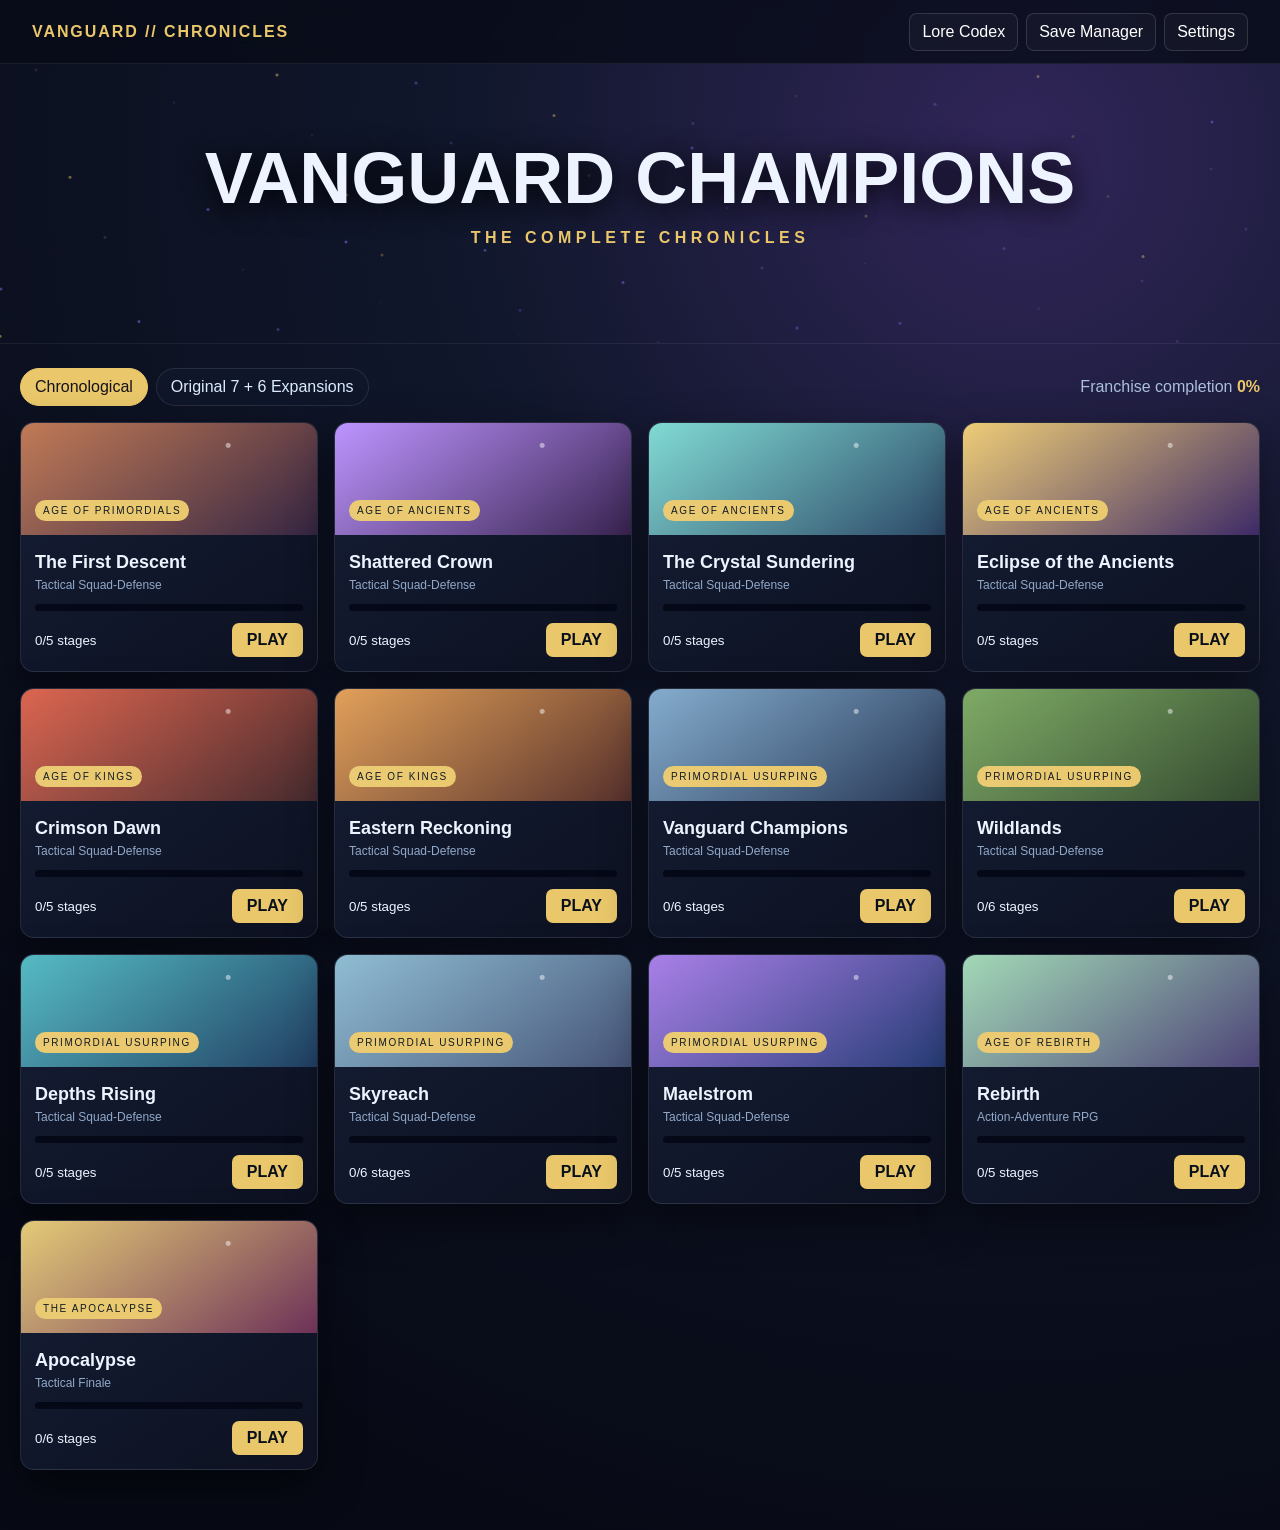
==== index.html @ e4154298 "Game" ====
<!doctype html>
<html lang="en"><head><meta charset="utf-8"><meta name="viewport" content="width=device-width,initial-scale=1">
<title>Vanguard Champions: The Complete Chronicles</title><link rel="stylesheet" href="styles/launcher.css"></head>
<body><header class="topbar"><div class="brand">VANGUARD // CHRONICLES</div><div class="top-actions">
<button id="codexBtn">Lore Codex</button><button id="saveBtn">Save Manager</button><button id="settingsBtn">Settings</button></div></header>
<section class="hero"><canvas id="particles"></canvas><div class="hero-inner"><h1>VANGUARD CHAMPIONS</h1><p>THE COMPLETE CHRONICLES</p></div></section>
<main><div class="toolbar"><div class="filters"><button class="active" data-filter="chronology">Chronological</button><button data-filter="original">Original 7 + 6 Expansions</button></div><div class="completion">Franchise completion <strong id="completion">0%</strong></div></div><section id="gameGrid" class="grid"></section></main>
<script type="module">
import { loreData } from './shared/loreData.js';
import { loadSave, writeSave, exportSave, importSave, defaultSave } from './shared/saveManager.js';
import { modal } from './shared/uiComponents.js';
const games=[
['01-first-descent','The First Descent','Age of Primordials','Tactical Squad-Defense','#bc7049','#352543'],
['02-shattered-crown','Shattered Crown','Age of Ancients','Tactical Squad-Defense','#b88cff','#38234f'],
['03-crystal-sundering','The Crystal Sundering','Age of Ancients','Tactical Squad-Defense','#77d7d0','#2c4867'],
['04-eclipse-of-the-ancients','Eclipse of the Ancients','Age of Ancients','Tactical Squad-Defense','#edc96d','#3d2a67'],
['05-crimson-dawn','Crimson Dawn','Age of Kings','Tactical Squad-Defense','#d95a43','#452a2e'],
['06-eastern-reckoning','Eastern Reckoning','Age of Kings','Tactical Squad-Defense','#df994d','#57312c'],
['07-vanguard-champions','Vanguard Champions','Primordial Usurping','Tactical Squad-Defense','#7ba6ca','#263654'],
['08-wildlands','Wildlands','Primordial Usurping','Tactical Squad-Defense','#75a45a','#33492f'],
['09-depths-rising','Depths Rising','Primordial Usurping','Tactical Squad-Defense','#48b6bf','#213e62'],
['10-skyreach','Skyreach','Primordial Usurping','Tactical Squad-Defense','#87b8cf','#465478'],
['11-maelstrom','Maelstrom','Primordial Usurping','Tactical Squad-Defense','#a276e6','#263c75'],
['12-rebirth','Rebirth','Age of Rebirth','Action-Adventure RPG','#9bd6b1','#4d4377'],
['13-apocalypse','Apocalypse','The Apocalypse','Tactical Finale','#e2c66d','#6d3158']
];
let save=loadSave();
function render(){
 const grid=document.querySelector('#gameGrid');grid.innerHTML='';
 games.forEach((g,i)=>{
  const gs=save.games[i+1]||{completedStages:[],endings:[]};const stages=i===6||i===7||i===9?6: i===11?5: i===12?6: i===11?5:5;
  const pct=Math.round((gs.completedStages?.length||0)/stages*100);
  const card=document.createElement('article');card.className='card';card.style.setProperty('--c1',g[4]);card.style.setProperty('--c2',g[5]);
  card.innerHTML=`<div class="cover"><span class="era">${g[2]}</span></div><div class="card-body"><h2>${g[1]}</h2><div class="genre">${g[3]}</div><div class="progress"><i style="width:${pct}%"></i></div><div class="card-foot"><small>${gs.completedStages?.length||0}/${stages} stages</small><a href="games/${g[0]}/index.html">PLAY</a></div></div>`;
  grid.appendChild(card);
 });
 let completed=0,total=0;Object.values(save.games).forEach((g,i)=>{const stages=i===6||i===7||i===9||i===12?6:i===11?5:5;completed+=g.completedStages?.length||0;total+=stages});
 document.querySelector('#completion').textContent=Math.round(completed/total*100)+'%';
}
render();
document.querySelectorAll('.filters button').forEach(b=>b.onclick=()=>{document.querySelectorAll('.filters button').forEach(x=>x.classList.remove('active'));b.classList.add('active');render();});
document.querySelector('#codexBtn').onclick=()=>modal('The Records of All Time', loreData.map(x=>`<details><summary><strong>${x.era}: ${x.title}</strong></summary><p>${x.text}</p></details>`).join());
document.querySelector('#saveBtn').onclick=()=>modal('Franchise Save Manager','<p>Export a portable, integrity-checked save or import a previously exported one.</p>',[
{label:'Export .json',primary:true,action:()=>exportSave(save)},
{label:'Import .json',action:()=>{const input=document.createElement('input');input.type='file';input.accept='.json';input.onchange=async()=>{try{save=await importSave(input.files[0]);writeSave(save);render();modal('Save imported','Your franchise progress is restored.')}catch(e){modal('Import rejected',e.message)}};input.click()}},
{label:'Reset Save',action:()=>modal('Reset all progress?','This cannot be undone.',[{label:'Cancel'},{label:'Reset permanently',primary:true,action:()=>{save=defaultSave();writeSave(save);render();}}])}
]);
document.querySelector('#settingsBtn').onclick=()=>{
 const s=save.settings;modal('Audio & Accessibility',`<label>Master <input id="master" type="range" min="0" max="1" step=".05" value="${s.master}"></label><br><label>SFX <input id="sfx" type="range" min="0" max="1" step=".05" value="${s.sfx}"></label><br><label>Music <input id="music" type="range" min="0" max="1" step=".05" value="${s.music}"></label><br><label><input id="auto" type="checkbox" ${s.autoPause?'checked':''}> Tactical auto-pause</label><br><label><input id="contrast" type="checkbox" ${s.highContrast?'checked':''}> High-contrast telegraphs</label>`,[
 {label:'Save settings',primary:true,action:()=>{save.settings={master:+document.querySelector('#master').value,sfx:+document.querySelector('#sfx').value,music:+document.querySelector('#music').value,autoPause:document.querySelector('#auto').checked,highContrast:document.querySelector('#contrast').checked};writeSave(save);}}
 ]);
};
const c=document.querySelector('#particles'),p=c.getContext('2d');function particles(){const r=c.getBoundingClientRect();c.width=r.width;c.height=r.height;const a=Array.from({length:55},(_,i)=>({x:(i*173)%r.width,y:(i*97)%r.height,v:.12+(i%5)*.08,c:i%3?'#9b74ff':'#efc96d'}));function draw(t){p.clearRect(0,0,c.width,c.height);for(const q of a){q.y-=q.v;if(q.y<0)q.y=c.height;p.fillStyle=q.c;p.globalAlpha=.25+(Math.sin(t*.001+q.x)*.25);p.beginPath();p.arc(q.x,q.y,1.5,0,7);p.fill()}p.globalAlpha=1;requestAnimationFrame(draw)}requestAnimationFrame(draw)}particles();
</script></body></html>
---- styles/launcher.css ----
:root{--gold:#e9c76a;--ink:#090d1d;--panel:#11182bcc;--cyan:#73d8ff;--violet:#9a70ff}
*{box-sizing:border-box}body{margin:0;font-family:Inter,Segoe UI,sans-serif;color:#edf4ff;background:radial-gradient(circle at 80% 10%,#31265a 0,#11172c 32%,#070a15 85%);min-height:100vh}button,a{font:inherit}button{cursor:pointer}
.topbar{height:64px;padding:0 32px;display:flex;align-items:center;justify-content:space-between;border-bottom:1px solid #ffffff12;background:#080c18cc;position:sticky;top:0;z-index:5;backdrop-filter:blur(12px)}.brand{font-weight:900;letter-spacing:.12em;color:var(--gold)}.top-actions{display:flex;gap:8px}.top-actions button{border:1px solid #ffffff22;color:#fff;background:#ffffff08;padding:9px 12px;border-radius:8px}
.hero{position:relative;height:280px;display:grid;place-items:center;text-align:center;overflow:hidden;border-bottom:1px solid #ffffff10}.hero canvas{position:absolute;inset:0;width:100%;height:100%}.hero-inner{position:relative;z-index:2}.hero h1{font-size:clamp(36px,6vw,72px);line-height:.95;margin:0;text-shadow:0 5px 28px #000}.hero p{letter-spacing:.28em;color:var(--gold);font-weight:700}
.toolbar{max-width:1400px;margin:24px auto 12px;padding:0 20px;display:flex;justify-content:space-between;align-items:center}.filters{display:flex;gap:8px}.filters button{border:1px solid #ffffff18;background:#10162a;color:#dcecff;padding:9px 14px;border-radius:99px}.filters button.active{background:var(--gold);color:#15131a;border-color:var(--gold)}
.completion{color:#aac0dc}.completion strong{color:var(--gold)}
.grid{max-width:1400px;margin:16px auto 60px;padding:0 20px;display:grid;grid-template-columns:repeat(4,minmax(0,1fr));gap:16px}.card{position:relative;overflow:hidden;border:1px solid #ffffff18;border-radius:14px;background:linear-gradient(145deg,#151e35,#0d1121);box-shadow:0 18px 45px #0007;transition:.2s}.card:hover{transform:translateY(-4px);border-color:#e9c76a88}.cover{height:112px;display:flex;align-items:flex-end;padding:14px;background:linear-gradient(145deg,var(--c1),var(--c2));position:relative}.cover:after{content:'';position:absolute;inset:0;background:radial-gradient(circle at 70% 20%,#fff7 0 2px,transparent 3px),linear-gradient(120deg,#ffffff12,transparent)}.era{font-size:10px;letter-spacing:.16em;text-transform:uppercase;color:#07101a;background:var(--gold);padding:5px 8px;border-radius:99px}.card-body{padding:14px}.card h2{font-size:18px;margin:3px 0 5px}.genre{color:#91a8c8;font-size:12px}.progress{height:7px;background:#050816;border-radius:99px;overflow:hidden;margin:12px 0}.progress i{display:block;height:100%;background:linear-gradient(90deg,var(--cyan),var(--violet))}.card-foot{display:flex;justify-content:space-between;align-items:center}.card-foot a{color:#09101b;text-decoration:none;background:var(--gold);font-weight:800;padding:8px 15px;border-radius:7px}
.modal-backdrop,.briefing,.victory{position:fixed;inset:0;z-index:20;background:#040713dd;display:grid;place-items:center}.modal-panel,.briefing,.victory>div{background:#11182b;border:1px solid #ffffff22;border-radius:16px;padding:26px;width:min(760px,calc(100% - 32px));max-height:85vh;overflow:auto;box-shadow:0 30px 100px #000}.modal-actions{display:flex;gap:8px;justify-content:flex-end;margin-top:18px}.modal-actions button,.briefing button,.victory button{border:1px solid #ffffff22;background:#202943;color:#fff;border-radius:8px;padding:10px 14px}.primary{background:var(--gold)!important;color:#12151d!important;border:0!important;font-weight:800}.hero-picks,.tower-picks{display:flex;flex-wrap:wrap;gap:8px}.hero-picks button,.tower-picks button{padding:8px 10px!important;border-radius:99px!important}.hero-picks button.picked,.tower-picks button.picked{background:#6ca7ff!important}.briefing h1{color:var(--gold)}
.victory{text-align:center}.victory a{display:inline-block;margin-left:12px;color:#fff}
.game-shell{margin:0;height:100vh;overflow:hidden;background:#080c18}.game-top{height:54px;background:#0a0e1ccc;display:flex;align-items:center;justify-content:space-between;padding:0 16px}.game-top a{color:var(--gold);text-decoration:none}.game-top h1{font-size:16px;margin:0}.game-canvas-wrap{height:calc(100vh - 54px)}canvas{display:block;width:100%;height:100%;image-rendering:pixelated}.high-contrast{filter:contrast(1.35)}
@media(max-width:1050px){.grid{grid-template-columns:repeat(3,1fr)}}@media(max-width:750px){.grid{grid-template-columns:repeat(2,1fr)}.hero{height:220px}.topbar{padding:0 14px}.toolbar{align-items:flex-start;gap:12px;flex-direction:column}}@media(max-width:480px){.grid{grid-template-columns:1fr}.hero h1{font-size:34px}.top-actions button span{display:none}}
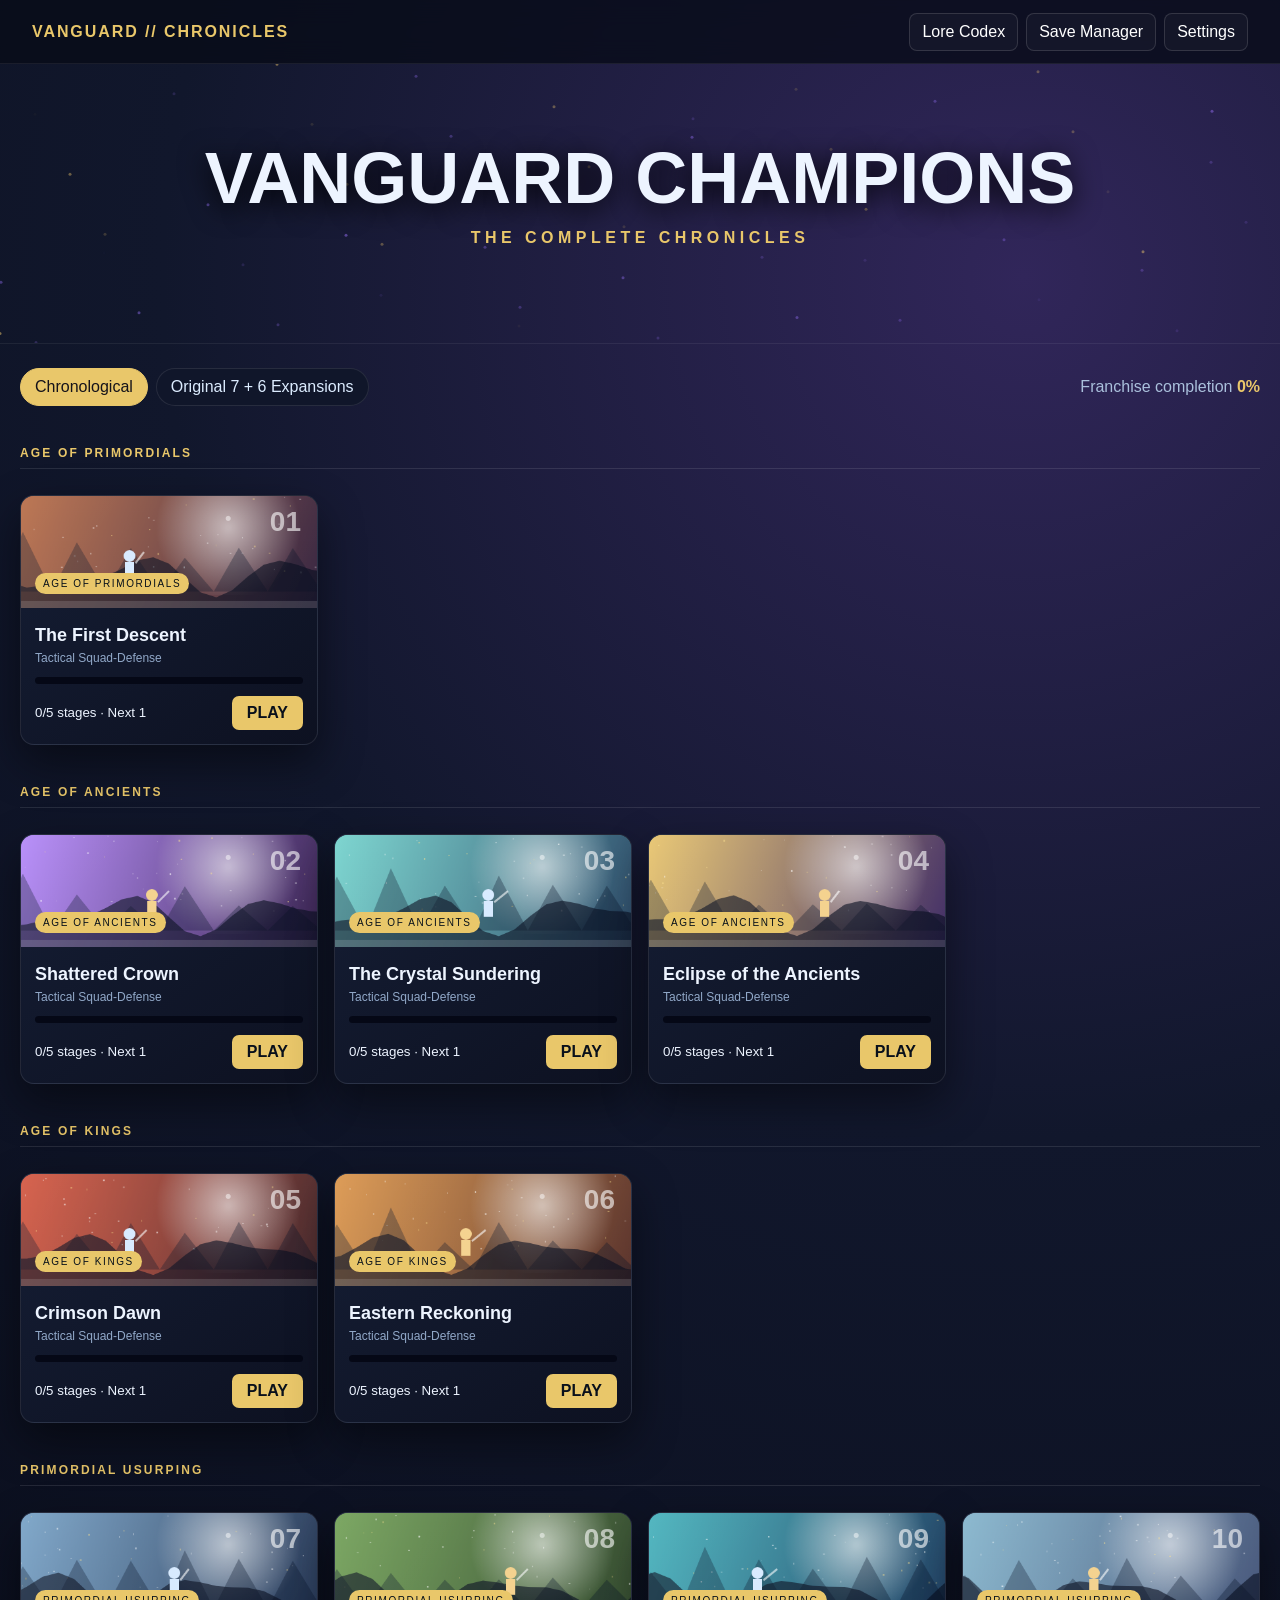
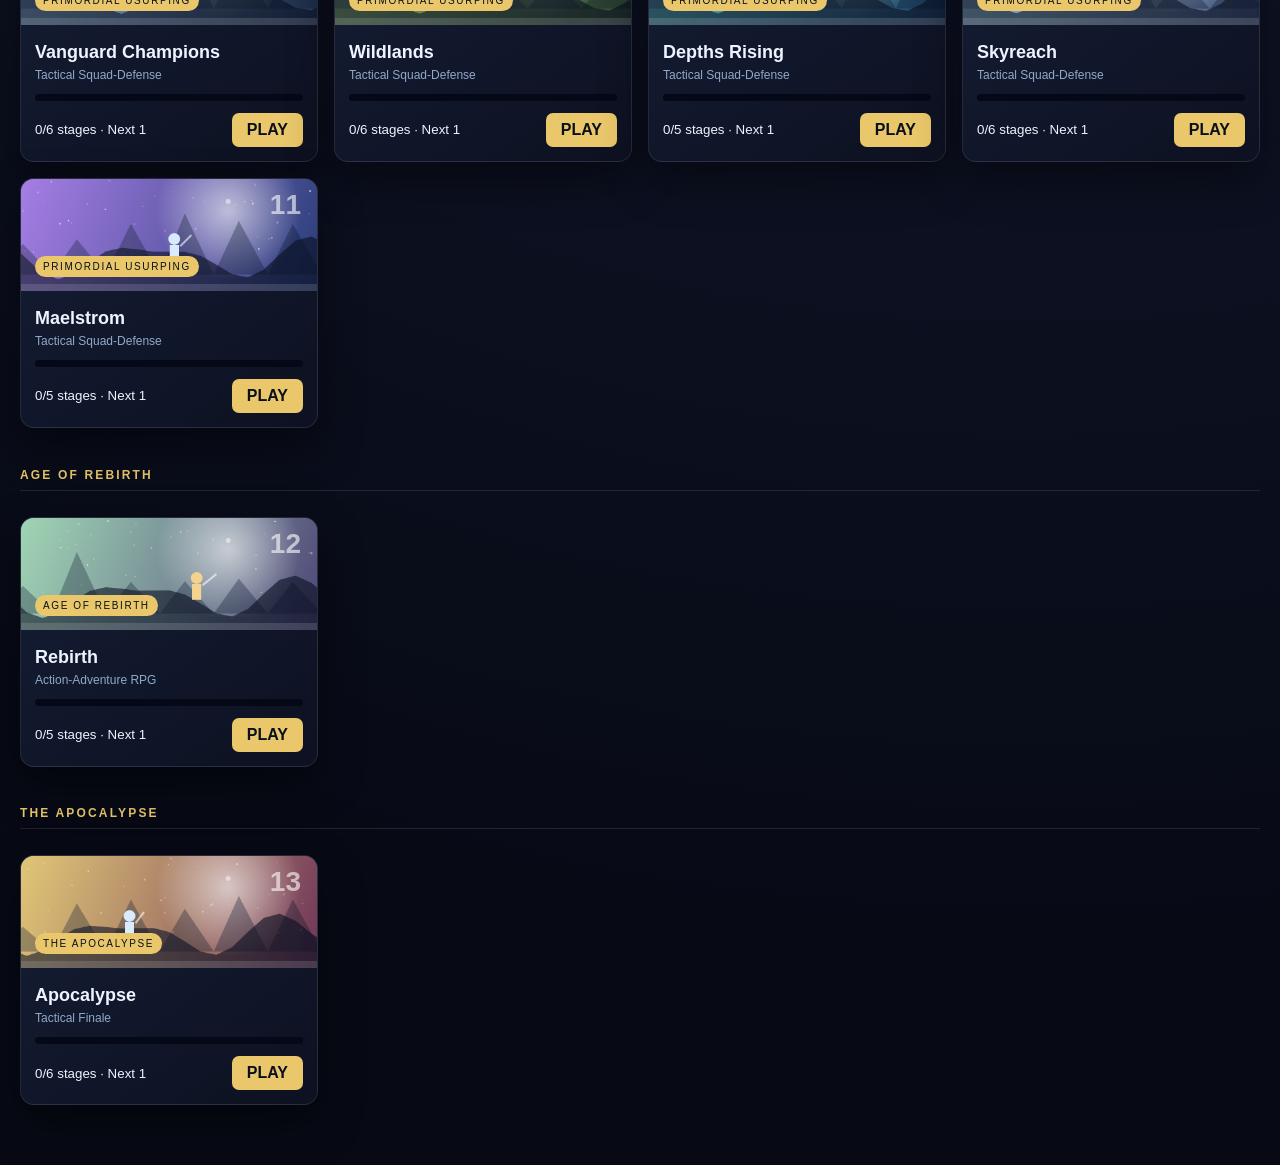
==== commit e81f7e55: "Game 2" ====
--- a/index.html
+++ b/index.html
@@ -25,20 +25,49 @@
 ['13-apocalypse','Apocalypse','The Apocalypse','Tactical Finale','#e2c66d','#6d3158']
 ];
 let save=loadSave();
+let filterMode='chronology';
+const stageCount=i=>[7,8,10,13].includes(i+1)?6:5;
 function render(){
  const grid=document.querySelector('#gameGrid');grid.innerHTML='';
- games.forEach((g,i)=>{
-  const gs=save.games[i+1]||{completedStages:[],endings:[]};const stages=i===6||i===7||i===9?6: i===11?5: i===12?6: i===11?5:5;
+ let indexes=games.map((_,i)=>i);
+ if(filterMode==='original')indexes=[...indexes.slice(6),...indexes.slice(0,6)];
+ let lastEra='';
+ indexes.forEach(i=>{
+  const g=games[i];
+  if(filterMode==='chronology'&&g[2]!==lastEra){const heading=document.createElement('h2');heading.className='era-heading';heading.textContent=g[2];grid.appendChild(heading);lastEra=g[2];}
+  if(filterMode==='original'&&i===6){const heading=document.createElement('h2');heading.className='era-heading';heading.textContent='The Original Seven';grid.appendChild(heading);}
+  if(filterMode==='original'&&i===0){const heading=document.createElement('h2');heading.className='era-heading';heading.textContent='Six Lore Expansions';grid.appendChild(heading);}
+  const gs=save.games[i+1]||{completedStages:[],endings:[]};const stages=stageCount(i);
   const pct=Math.round((gs.completedStages?.length||0)/stages*100);
   const card=document.createElement('article');card.className='card';card.style.setProperty('--c1',g[4]);card.style.setProperty('--c2',g[5]);
-  card.innerHTML=`<div class="cover"><span class="era">${g[2]}</span></div><div class="card-body"><h2>${g[1]}</h2><div class="genre">${g[3]}</div><div class="progress"><i style="width:${pct}%"></i></div><div class="card-foot"><small>${gs.completedStages?.length||0}/${stages} stages</small><a href="games/${g[0]}/index.html">PLAY</a></div></div>`;
+  const endingLabels={A:'Restoration',B:'The Eternal Cycle',C:'The Mentor’s Return',D:'The Unified Orb'};
+  const endings=i===12?(gs.endings||[]).map(x=>{const code=x.charAt(0);return endingLabels[code]?`<span class="ending-badge" title="${endingLabels[code]}">Ending ${code}</span>`:''}).join(''):'';
+  const next=gs.unlockedStages?.length?Math.min(stages,Math.max(...gs.unlockedStages)):1;
+  const playLabel=(gs.completedStages?.length||0)>0?'CONTINUE':'PLAY';
+  card.innerHTML=`<div class="cover"><canvas class="cover-art" aria-hidden="true"></canvas><span class="era">${g[2]}</span><b class="game-number">${String(i+1).padStart(2,'0')}</b></div><div class="card-body"><h2>${g[1]}</h2><div class="genre">${g[3]}</div><div class="progress"><i style="width:${pct}%"></i></div><div class="card-foot"><small>${gs.completedStages?.length||0}/${stages} stages${(gs.completedStages?.length||0)<stages?` · Next ${next}`:''}</small><a href="games/${g[0]}/index.html">${playLabel}</a></div>${endings?`<div class="ending-row" aria-label="Unlocked endings">${endings}</div>`:''}</div>`;
   grid.appendChild(card);
+  paintCover(card.querySelector('.cover-art'),i,g[4],g[5]);
  });
- let completed=0,total=0;Object.values(save.games).forEach((g,i)=>{const stages=i===6||i===7||i===9||i===12?6:i===11?5:5;completed+=g.completedStages?.length||0;total+=stages});
+ let completed=0,total=0;Object.values(save.games).forEach((g,i)=>{completed+=g.completedStages?.length||0;total+=stageCount(i)});
  document.querySelector('#completion').textContent=Math.round(completed/total*100)+'%';
 }
+function paintCover(canvas,index,primary,shadow){
+ const ctx=canvas.getContext('2d');canvas.width=480;canvas.height=170;
+ const gradient=ctx.createLinearGradient(0,0,480,170);gradient.addColorStop(0,primary);gradient.addColorStop(1,shadow);ctx.fillStyle=gradient;ctx.fillRect(0,0,480,170);
+ const glow=ctx.createRadialGradient(330,48,3,330,48,110);glow.addColorStop(0,'#fff9');glow.addColorStop(1,'#fff0');ctx.fillStyle=glow;ctx.fillRect(220,0,230,150);
+ let seed=(index+1)*7919;const rand=()=>{seed=(seed*16807)%2147483647;return(seed-1)/2147483646};
+ for(let i=0;i<38;i++){ctx.globalAlpha=.2+rand()*.45;ctx.fillStyle=i%4?'#fff':'#ffe38b';ctx.fillRect(rand()*480,rand()*115,1+rand()*2,1+rand()*2)}
+ ctx.globalAlpha=.32;ctx.fillStyle='#061127';
+ for(let i=0;i<7;i++){const x=i*82-20,h=35+rand()*60;ctx.beginPath();ctx.moveTo(x,145);ctx.lineTo(x+38,145-h);ctx.lineTo(x+82,145);ctx.fill()}
+ ctx.globalAlpha=.62;ctx.fillStyle='#080e20';
+ ctx.beginPath();ctx.moveTo(0,155);for(let x=0;x<=480;x+=24)ctx.lineTo(x,120+Math.sin((x+index*23)*.025)*22+Math.cos(x*.041+index)*12);ctx.lineTo(480,170);ctx.lineTo(0,170);ctx.fill();
+ const px=180+(index%4)*34,py=107;
+ ctx.globalAlpha=1;ctx.fillStyle=index%2?'#f4d18c':'#d7eaff';ctx.beginPath();ctx.arc(px,py-16,9,0,Math.PI*2);ctx.fill();ctx.fillRect(px-7,py-7,14,24);
+ ctx.strokeStyle='#fff9';ctx.lineWidth=3;ctx.beginPath();ctx.moveTo(px+9,py-5);ctx.lineTo(px+22+(index%3)*4,py-22);ctx.stroke();
+ ctx.fillStyle='#ffffff22';ctx.fillRect(0,159,480,11);ctx.globalAlpha=1;
+}
 render();
-document.querySelectorAll('.filters button').forEach(b=>b.onclick=()=>{document.querySelectorAll('.filters button').forEach(x=>x.classList.remove('active'));b.classList.add('active');render();});
+document.querySelectorAll('.filters button').forEach(b=>b.onclick=()=>{filterMode=b.dataset.filter;document.querySelectorAll('.filters button').forEach(x=>x.classList.remove('active'));b.classList.add('active');render();});
 document.querySelector('#codexBtn').onclick=()=>modal('The Records of All Time', loreData.map(x=>`<details><summary><strong>${x.era}: ${x.title}</strong></summary><p>${x.text}</p></details>`).join());
 document.querySelector('#saveBtn').onclick=()=>modal('Franchise Save Manager','<p>Export a portable, integrity-checked save or import a previously exported one.</p>',[
 {label:'Export .json',primary:true,action:()=>exportSave(save)},
--- a/styles/launcher.css
+++ b/styles/launcher.css
@@ -4,8 +4,11 @@
 .hero{position:relative;height:280px;display:grid;place-items:center;text-align:center;overflow:hidden;border-bottom:1px solid #ffffff10}.hero canvas{position:absolute;inset:0;width:100%;height:100%}.hero-inner{position:relative;z-index:2}.hero h1{font-size:clamp(36px,6vw,72px);line-height:.95;margin:0;text-shadow:0 5px 28px #000}.hero p{letter-spacing:.28em;color:var(--gold);font-weight:700}
 .toolbar{max-width:1400px;margin:24px auto 12px;padding:0 20px;display:flex;justify-content:space-between;align-items:center}.filters{display:flex;gap:8px}.filters button{border:1px solid #ffffff18;background:#10162a;color:#dcecff;padding:9px 14px;border-radius:99px}.filters button.active{background:var(--gold);color:#15131a;border-color:var(--gold)}
 .completion{color:#aac0dc}.completion strong{color:var(--gold)}
-.grid{max-width:1400px;margin:16px auto 60px;padding:0 20px;display:grid;grid-template-columns:repeat(4,minmax(0,1fr));gap:16px}.card{position:relative;overflow:hidden;border:1px solid #ffffff18;border-radius:14px;background:linear-gradient(145deg,#151e35,#0d1121);box-shadow:0 18px 45px #0007;transition:.2s}.card:hover{transform:translateY(-4px);border-color:#e9c76a88}.cover{height:112px;display:flex;align-items:flex-end;padding:14px;background:linear-gradient(145deg,var(--c1),var(--c2));position:relative}.cover:after{content:'';position:absolute;inset:0;background:radial-gradient(circle at 70% 20%,#fff7 0 2px,transparent 3px),linear-gradient(120deg,#ffffff12,transparent)}.era{font-size:10px;letter-spacing:.16em;text-transform:uppercase;color:#07101a;background:var(--gold);padding:5px 8px;border-radius:99px}.card-body{padding:14px}.card h2{font-size:18px;margin:3px 0 5px}.genre{color:#91a8c8;font-size:12px}.progress{height:7px;background:#050816;border-radius:99px;overflow:hidden;margin:12px 0}.progress i{display:block;height:100%;background:linear-gradient(90deg,var(--cyan),var(--violet))}.card-foot{display:flex;justify-content:space-between;align-items:center}.card-foot a{color:#09101b;text-decoration:none;background:var(--gold);font-weight:800;padding:8px 15px;border-radius:7px}
-.modal-backdrop,.briefing,.victory{position:fixed;inset:0;z-index:20;background:#040713dd;display:grid;place-items:center}.modal-panel,.briefing,.victory>div{background:#11182b;border:1px solid #ffffff22;border-radius:16px;padding:26px;width:min(760px,calc(100% - 32px));max-height:85vh;overflow:auto;box-shadow:0 30px 100px #000}.modal-actions{display:flex;gap:8px;justify-content:flex-end;margin-top:18px}.modal-actions button,.briefing button,.victory button{border:1px solid #ffffff22;background:#202943;color:#fff;border-radius:8px;padding:10px 14px}.primary{background:var(--gold)!important;color:#12151d!important;border:0!important;font-weight:800}.hero-picks,.tower-picks{display:flex;flex-wrap:wrap;gap:8px}.hero-picks button,.tower-picks button{padding:8px 10px!important;border-radius:99px!important}.hero-picks button.picked,.tower-picks button.picked{background:#6ca7ff!important}.briefing h1{color:var(--gold)}
+.grid{max-width:1400px;margin:16px auto 60px;padding:0 20px;display:grid;grid-template-columns:repeat(4,minmax(0,1fr));gap:16px}.card{position:relative;overflow:hidden;border:1px solid #ffffff18;border-radius:14px;background:linear-gradient(145deg,#151e35,#0d1121);box-shadow:0 18px 45px #0007;transition:.2s}.card:hover{transform:translateY(-4px);border-color:#e9c76a88}.cover{height:112px;display:flex;align-items:flex-end;padding:14px;background:linear-gradient(145deg,var(--c1),var(--c2));position:relative}.cover:after{content:'';position:absolute;inset:0;z-index:1;background:radial-gradient(circle at 70% 20%,#fff7 0 2px,transparent 3px),linear-gradient(120deg,#ffffff12,transparent)}.cover-art{position:absolute;inset:0;width:100%;height:100%;object-fit:cover}.cover .era{position:relative;z-index:2;font-size:10px;letter-spacing:.16em;text-transform:uppercase;color:#07101a;background:var(--gold);padding:5px 8px;border-radius:99px}.card-body{padding:14px}.card h2{font-size:18px;margin:3px 0 5px}.genre{color:#91a8c8;font-size:12px}.progress{height:7px;background:#050816;border-radius:99px;overflow:hidden;margin:12px 0}.progress i{display:block;height:100%;background:linear-gradient(90deg,var(--cyan),var(--violet))}.card-foot{display:flex;justify-content:space-between;align-items:center}.card-foot a{color:#09101b;text-decoration:none;background:var(--gold);font-weight:800;padding:8px 15px;border-radius:7px}
+.modal-backdrop,.briefing-overlay,.victory{position:fixed;inset:0;z-index:20;background:#040713dd;display:grid;place-items:center}.modal-panel,.briefing-panel,.victory>div{background:#11182b;border:1px solid #ffffff22;border-radius:16px;padding:26px;width:min(760px,calc(100% - 32px));max-height:85vh;overflow:auto;box-shadow:0 30px 100px #000}.briefing-overlay{padding:16px}.briefing-panel{width:min(760px,100%);max-height:calc(100vh - 112px)}.modal-actions{display:flex;gap:8px;justify-content:flex-end;margin-top:18px}.modal-actions button,.briefing-panel button,.briefing-overlay>.launch,.victory button{border:1px solid #ffffff22;background:#202943;color:#fff;border-radius:8px;padding:10px 14px}.briefing-overlay>.launch{position:fixed;left:50%;bottom:18px;transform:translateX(-50%);z-index:25;width:min(650px,calc(100vw - 64px));box-shadow:0 8px 30px #000b}.primary{background:var(--gold)!important;color:#12151d!important;border:0!important;font-weight:800}.briefing-panel button:disabled,.briefing-overlay>.launch:disabled,.combat-hud button:disabled{opacity:.42;cursor:not-allowed}.hero-picks,.tower-picks{display:flex;flex-wrap:wrap;gap:8px}.hero-picks button,.tower-picks button{padding:8px 10px!important;border-radius:99px!important}.hero-picks button.picked,.tower-picks button.picked{background:#6ca7ff!important}.briefing-panel h1{color:var(--gold)}.stage-meta,.selection-hint{font-size:13px;color:#aabbd7}.mechanic-card{display:flex;gap:12px;align-items:center;padding:12px 14px;background:#d9c37612;border-left:3px solid var(--gold);border-radius:5px;color:#e8dcaf}.mechanic-card span{font-size:10px;letter-spacing:.15em;font-weight:900;color:var(--gold);white-space:nowrap}.mechanic-card strong{font-size:13px;line-height:1.45}.stage-strip{display:flex;gap:7px;overflow:auto;padding:8px 0 14px}.stage-strip button{white-space:nowrap;font-size:12px;padding:8px 10px}.stage-strip button.current{border-color:var(--gold);color:var(--gold)}.stage-strip button:disabled{opacity:.35}
 .victory{text-align:center}.victory a{display:inline-block;margin-left:12px;color:#fff}
-.game-shell{margin:0;height:100vh;overflow:hidden;background:#080c18}.game-top{height:54px;background:#0a0e1ccc;display:flex;align-items:center;justify-content:space-between;padding:0 16px}.game-top a{color:var(--gold);text-decoration:none}.game-top h1{font-size:16px;margin:0}.game-canvas-wrap{height:calc(100vh - 54px)}canvas{display:block;width:100%;height:100%;image-rendering:pixelated}.high-contrast{filter:contrast(1.35)}
-@media(max-width:1050px){.grid{grid-template-columns:repeat(3,1fr)}}@media(max-width:750px){.grid{grid-template-columns:repeat(2,1fr)}.hero{height:220px}.topbar{padding:0 14px}.toolbar{align-items:flex-start;gap:12px;flex-direction:column}}@media(max-width:480px){.grid{grid-template-columns:1fr}.hero h1{font-size:34px}.top-actions button span{display:none}}
+.game-shell{margin:0;height:100vh;overflow:hidden;background:#080c18}.game-top{height:54px;background:#0a0e1ccc;display:flex;align-items:center;justify-content:space-between;padding:0 16px;position:relative;z-index:2}.game-top a{color:var(--gold);text-decoration:none}.game-top h1{font-size:16px;margin:0}.game-canvas-wrap{height:calc(100vh - 54px);padding-bottom:72px;display:grid;place-items:center}.game-canvas-wrap canvas{display:block;width:100%;height:100%;max-height:calc((100vw - 24px)*.5625);image-rendering:pixelated;object-fit:contain;touch-action:none}.high-contrast{filter:contrast(1.35)}
+.combat-hud{position:fixed;z-index:4;bottom:0;left:0;right:0;min-height:66px;padding:9px clamp(8px,2vw,24px);display:flex;align-items:center;justify-content:space-between;gap:8px;background:linear-gradient(180deg,#0b1021ee,#070a14);border-top:1px solid #ffffff20;box-shadow:0 -8px 28px #0005}.combat-hud-left,.combat-hud-right{display:flex;align-items:center;gap:7px}.combat-hud button{border:1px solid #ffffff22;background:#18223a;color:#ecf3ff;border-radius:8px;padding:9px 11px;font-size:12px;white-space:nowrap}.combat-hud button:hover:not(:disabled){border-color:#e9c76a;color:#ffe7a0}.combat-hud button[data-skill]{border-color:#8978cd}.combat-hud kbd{font-size:10px;color:#aebbd2}.cooldown-text{min-width:100px;font-size:11px;color:#e9c76a}.objective-text{font-size:11px;font-weight:700;color:#c9b2ff;white-space:nowrap}.combat-guide{font-size:11px;color:#879ab8;padding-left:8px}
+.adventure-hud{position:fixed;z-index:4;bottom:0;left:0;right:0;min-height:76px;padding:10px 18px;display:flex;align-items:center;justify-content:space-between;gap:12px;background:linear-gradient(180deg,#0b1021ed,#070a14);border-top:1px solid #ffffff20}.adventure-controls{display:flex;flex-direction:column;gap:6px;min-width:0}.adventure-objective{font-size:13px;font-weight:700;color:#f0d98f}.adventure-hint{font-size:11px;color:#95a9c5}.adventure-buttons{display:flex;gap:7px}.adventure-buttons button{border:1px solid #ffffff22;background:#18223a;color:#ecf3ff;border-radius:8px;padding:10px 12px}.adventure-buttons button:hover{border-color:#e9c76a}.ending-chooser{position:fixed;inset:0;z-index:25;display:grid;place-items:center;background:#050714eF;padding:20px}.ending-panel{width:min(780px,100%);background:linear-gradient(145deg,#19152a,#0d1222);border:1px solid #e9c76a66;border-radius:18px;padding:clamp(20px,4vw,36px);box-shadow:0 35px 100px #000}.ending-panel h1{color:#f4d781;font-size:clamp(26px,4vw,40px);margin:7px 0}.ending-panel>p{color:#b4c3db}.result-kicker{display:block;color:#9daed0;font-size:11px;letter-spacing:.2em;font-weight:800}.ending-options{display:grid;grid-template-columns:repeat(2,minmax(0,1fr));gap:10px;margin-top:22px}.ending-option{display:flex;flex-direction:column;gap:9px;text-align:left;background:#ffffff08;color:#edf4ff;border:1px solid #ffffff1c;border-radius:12px;padding:16px;cursor:pointer}.ending-option:hover{border-color:#e9c76a;background:#e9c76a12}.ending-option strong{color:#f0d58b}.ending-option span{font-size:13px;line-height:1.5;color:#bac9df}.ending-summary{background:#ffffff08;border-left:3px solid var(--gold);padding:12px;color:#e5e9f2!important}.game-number{position:absolute;right:16px;top:10px;z-index:2;color:#fff9;font-size:28px;font-weight:900}.ending-row{display:flex;gap:5px;margin-top:10px}.ending-badge{font-size:10px;padding:3px 7px;background:#d7bf7140;border:1px solid #e9c76a77;color:#f5dc8c;border-radius:99px}.modal-panel details{border-bottom:1px solid #ffffff18;padding:12px 0}.modal-panel summary{cursor:pointer;color:#f0d98f}.modal-panel details p{line-height:1.75;color:#c0cde0;font-size:14px}.scoreline{padding:10px;background:#ffffff0b;border:1px solid #ffffff14;border-radius:8px;color:#adbfda}.scoreline strong{color:#f5d98b}
+.era-heading{grid-column:1/-1;color:var(--gold);font-size:12px;text-transform:uppercase;letter-spacing:.18em;border-bottom:1px solid #ffffff1a;padding:14px 0 8px}
+@media(max-width:1050px){.grid{grid-template-columns:repeat(3,1fr)}}@media(max-width:750px){.grid{grid-template-columns:repeat(2,1fr)}.hero{height:220px}.topbar{padding:0 14px}.toolbar{align-items:flex-start;gap:12px;flex-direction:column}.combat-guide{display:none}.combat-hud{justify-content:center;flex-wrap:wrap;padding:6px;gap:4px}.combat-hud button{padding:8px;font-size:11px}.combat-hud-left,.combat-hud-right{gap:4px}.cooldown-text{min-width:unset}.adventure-hud{align-items:flex-start;flex-direction:column;padding:8px 10px;gap:6px}.adventure-controls{width:100%}.adventure-hint{display:none}.adventure-buttons{width:100%;justify-content:center}.adventure-buttons button{padding:8px}.ending-options{grid-template-columns:1fr}}@media(max-width:480px){.grid{grid-template-columns:1fr}.hero h1{font-size:34px}.top-actions button{padding:8px!important}.combat-hud{min-height:88px}.combat-hud-left,.combat-hud-right{width:100%;justify-content:center}.game-canvas-wrap{padding-bottom:90px}.adventure-hud{min-height:96px}.adventure-objective{font-size:11px}}
